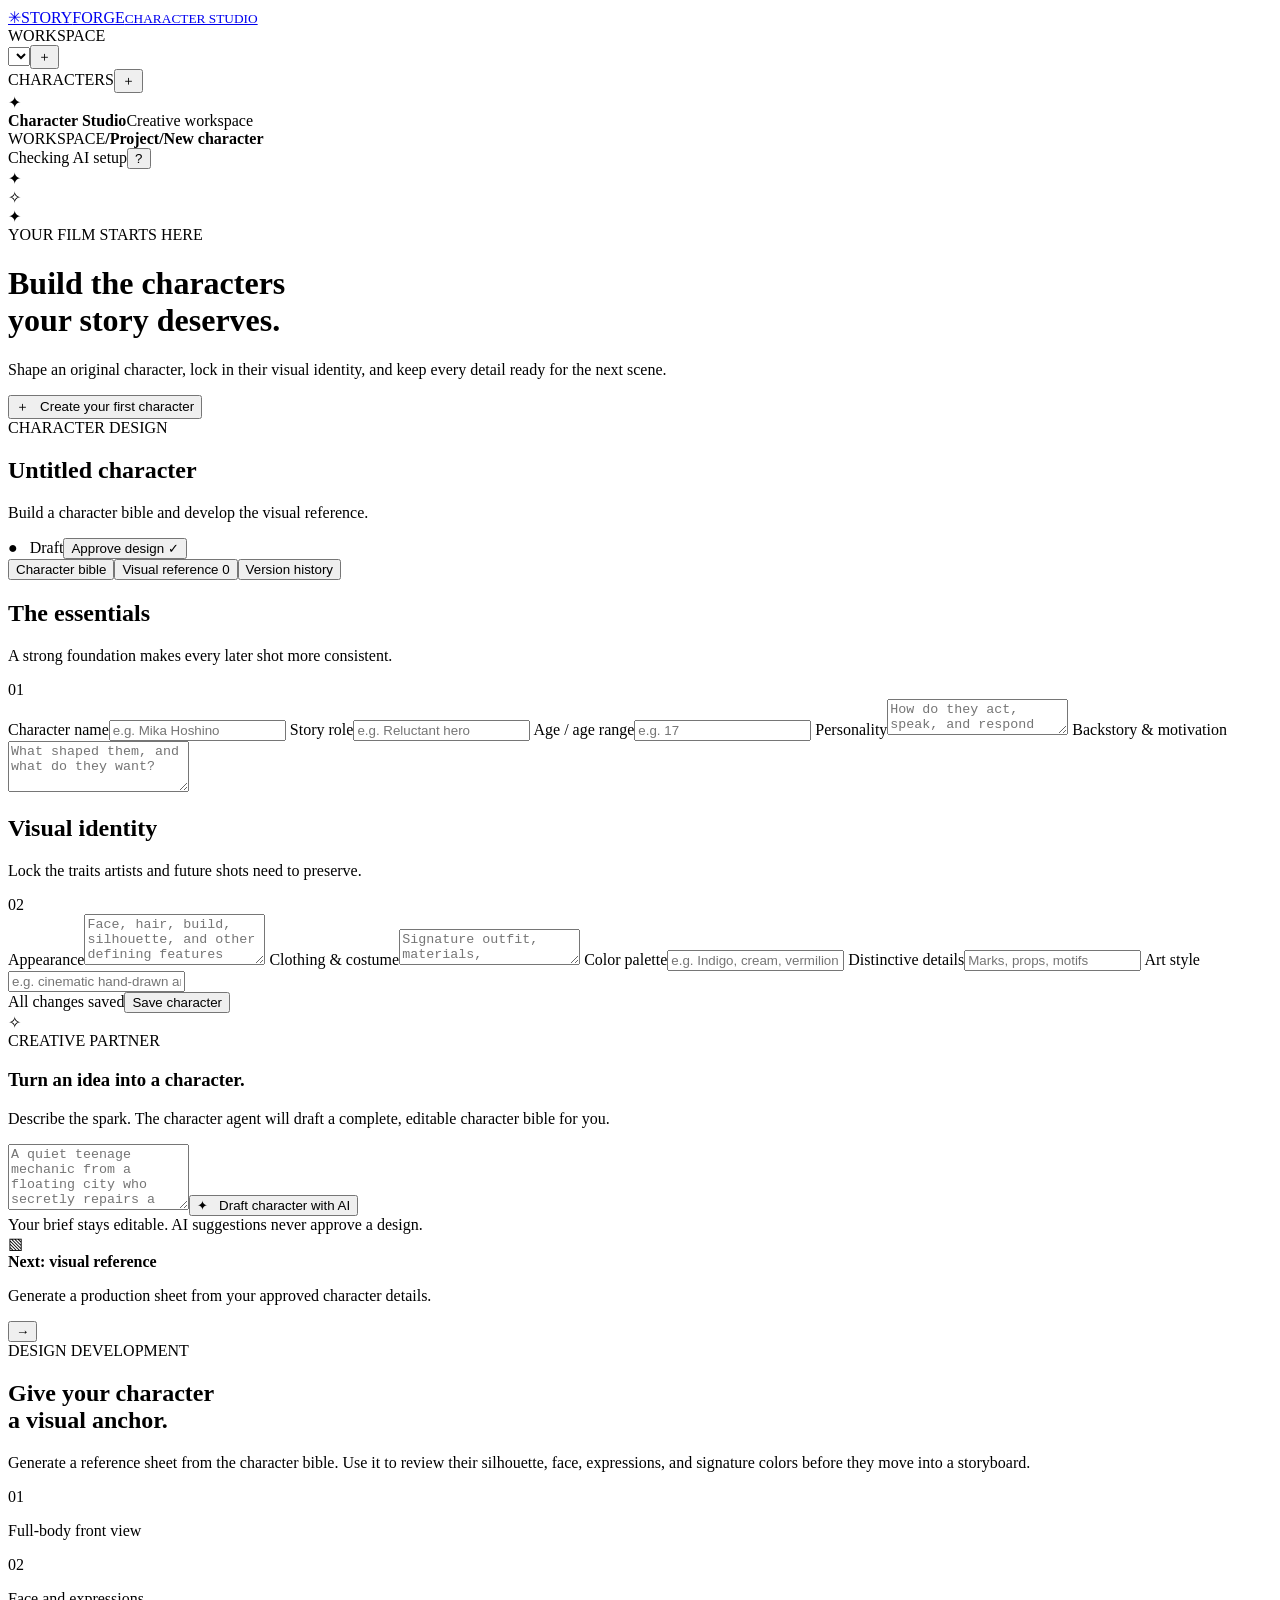
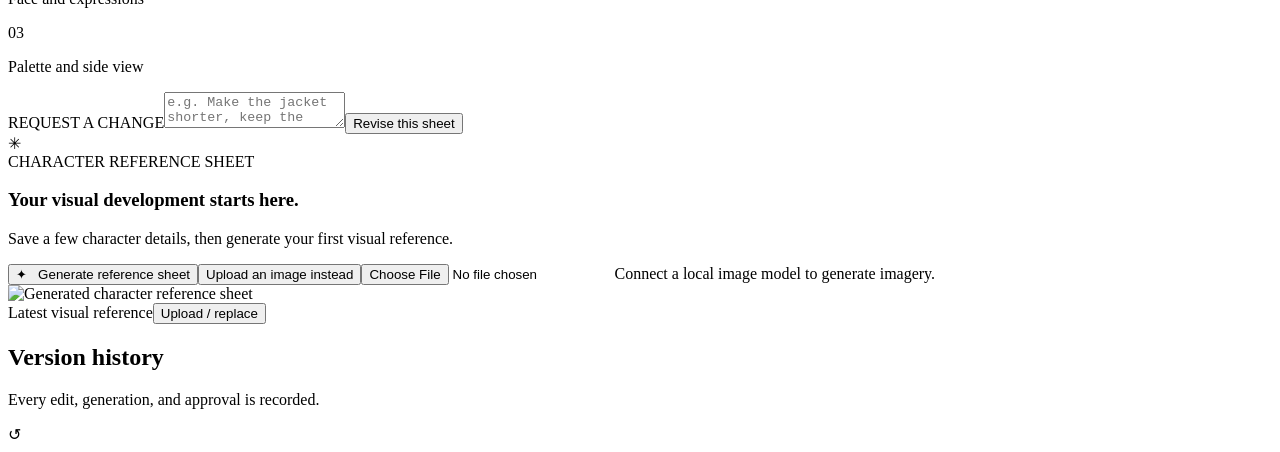
==== Character Studio/index.html @ fe1dbc0d "Add vocabulary and character study apps" ====
<!doctype html>
<html lang="en">
<head>
  <meta charset="utf-8">
  <meta name="viewport" content="width=device-width, initial-scale=1">
  <meta name="theme-color" content="#15171d">
  <title>Character Studio</title>
  <link rel="preconnect" href="https://fonts.googleapis.com">
  <link rel="preconnect" href="https://fonts.gstatic.com" crossorigin>
  <link href="https://fonts.googleapis.com/css2?family=DM+Sans:wght@400;500;600;700&family=Manrope:wght@400;500;600;700;800&display=swap" rel="stylesheet">
  <link rel="stylesheet" href="/styles.css">
</head>
<body>
  <div class="app-shell">
    <aside class="sidebar">
      <a class="brand" href="/" aria-label="Character Studio home"><span class="brand-mark">✳</span><span>STORY<span class="brand-light">FORGE</span><small>CHARACTER STUDIO</small></span></a>
      <div class="side-label">WORKSPACE</div>
      <div class="project-picker"><span class="project-dot"></span><select id="projectSelect" aria-label="Choose project"></select><button id="newProjectBtn" class="icon-button" title="Create project" aria-label="Create project">＋</button></div>
      <div class="side-heading"><span>CHARACTERS</span><button id="newCharacterBtn" class="tiny-plus" aria-label="New character" title="New character">＋</button></div>
      <nav id="characterList" class="character-list" aria-label="Characters"></nav>
      <div class="sidebar-bottom"><div class="mini-avatar">✦</div><div><strong>Character Studio</strong><span>Creative workspace</span></div><span class="online-dot"></span></div>
    </aside>

    <main class="main-area">
      <header class="topbar"><div class="breadcrumbs"><span>WORKSPACE</span><b>/</b><strong id="crumbProject">Project</strong><b>/</b><strong id="crumbCharacter">New character</strong></div><div class="topbar-right"><span id="aiStatus" class="status-pill"><i></i> Checking AI setup</span><button id="helpBtn" class="help-button" title="How this studio works">?</button></div></header>
      <div id="welcome" class="welcome-screen hidden">
        <div class="welcome-art"><div class="orbit orbit-one"></div><div class="orbit orbit-two"></div><div class="welcome-star">✦</div><div class="welcome-spark spark-one">✧</div><div class="welcome-spark spark-two">✦</div></div>
        <div class="eyebrow">YOUR FILM STARTS HERE</div><h1>Build the characters<br>your story deserves.</h1><p>Shape an original character, lock in their visual identity, and keep every detail ready for the next scene.</p><button id="welcomeCreate" class="button primary">＋ &nbsp; Create your first character</button>
      </div>

      <section id="editor" class="editor hidden">
        <div class="editor-heading"><div><div class="eyebrow">CHARACTER DESIGN</div><h1 id="characterTitle">Untitled character</h1><p id="characterSub">Build a character bible and develop the visual reference.</p></div><div class="heading-actions"><span id="approvalBadge" class="draft-badge">● &nbsp; Draft</span><button id="approveBtn" class="button approve-button">Approve design <span>✓</span></button></div></div>
        <div class="tabbar"><button class="tab active" data-tab="character">Character bible</button><button class="tab" data-tab="artwork">Visual reference <span id="artCount" class="tab-count">0</span></button><button class="tab" data-tab="history">Version history</button></div>
        <div id="characterTab" class="tab-content">
          <div class="editor-grid">
            <div class="form-column">
              <div class="section-head"><div><h2>The essentials</h2><p>A strong foundation makes every later shot more consistent.</p></div><span class="step-number">01</span></div>
              <div class="field-grid">
                <label class="field span-two"><span>Character name</span><input id="f-name" maxlength="100" placeholder="e.g. Mika Hoshino"></label>
                <label class="field"><span>Story role</span><input id="f-role" maxlength="1000" placeholder="e.g. Reluctant hero"></label>
                <label class="field"><span>Age / age range</span><input id="f-age" maxlength="1000" placeholder="e.g. 17"></label>
                <label class="field span-two"><span>Personality</span><textarea id="f-personality" rows="2" maxlength="1000" placeholder="How do they act, speak, and respond under pressure?"></textarea></label>
                <label class="field span-two"><span>Backstory & motivation</span><textarea id="f-backstory" rows="3" maxlength="4000" placeholder="What shaped them, and what do they want?"></textarea></label>
              </div>
              <div class="section-head second-head"><div><h2>Visual identity</h2><p>Lock the traits artists and future shots need to preserve.</p></div><span class="step-number">02</span></div>
              <div class="field-grid">
                <label class="field span-two"><span>Appearance</span><textarea id="f-appearance" rows="3" maxlength="4000" placeholder="Face, hair, build, silhouette, and other defining features"></textarea></label>
                <label class="field span-two"><span>Clothing & costume</span><textarea id="f-clothing" rows="2" maxlength="1000" placeholder="Signature outfit, materials, accessories"></textarea></label>
                <label class="field"><span>Color palette</span><input id="f-palette" maxlength="1000" placeholder="e.g. Indigo, cream, vermilion"></label>
                <label class="field"><span>Distinctive details</span><input id="f-signature_details" maxlength="1000" placeholder="Marks, props, motifs"></label>
                <label class="field span-two"><span>Art style</span><input id="f-art_style" maxlength="1000" placeholder="e.g. cinematic hand-drawn anime, soft cel shading"></label>
              </div>
              <div class="form-footer"><span id="saveState" class="save-state">All changes saved</span><button id="saveBtn" class="button secondary">Save character</button></div>
            </div>
            <aside class="assist-column">
              <div class="assist-card"><div class="assist-icon">✧</div><div class="assist-label">CREATIVE PARTNER</div><h3>Turn an idea into a character.</h3><p>Describe the spark. The character agent will draft a complete, editable character bible for you.</p><textarea id="ideaInput" rows="4" maxlength="4000" placeholder="A quiet teenage mechanic from a floating city who secretly repairs a tiny mechanical bird…"></textarea><button id="draftBtn" class="button dark-button full-width">✦ &nbsp; Draft character with AI</button><div class="assist-note">Your brief stays editable. AI suggestions never approve a design.</div></div>
              <div class="next-card"><div class="next-icon">▧</div><div><strong>Next: visual reference</strong><p>Generate a production sheet from your approved character details.</p></div><button id="goArtwork" aria-label="Open visual reference">→</button></div>
            </aside>
          </div>
        </div>
        <div id="artworkTab" class="tab-content hidden">
          <div class="artwork-layout"><div class="artwork-copy"><div class="eyebrow">DESIGN DEVELOPMENT</div><h2>Give your character<br>a visual anchor.</h2><p>Generate a reference sheet from the character bible. Use it to review their silhouette, face, expressions, and signature colors before they move into a storyboard.</p><div class="art-specs"><div><span>01</span><p>Full-body front view</p></div><div><span>02</span><p>Face and expressions</p></div><div><span>03</span><p>Palette and side view</p></div></div><div class="revision-box"><label for="revisionInput">REQUEST A CHANGE</label><textarea id="revisionInput" rows="2" placeholder="e.g. Make the jacket shorter, keep the face and color palette"></textarea><button id="reviseBtn" class="button secondary full-width">Revise this sheet</button></div></div><div class="art-preview-wrap"><div id="artPlaceholder" class="art-placeholder"><div class="placeholder-icon">✳</div><div class="eyebrow">CHARACTER REFERENCE SHEET</div><h3>Your visual development starts here.</h3><p>Save a few character details, then generate your first visual reference.</p><button id="generateBtn" class="button primary">✦ &nbsp; Generate reference sheet</button><button id="uploadBtn" class="button secondary upload-button">Upload an image instead</button><input id="imageUpload" class="hidden" type="file" accept="image/png,image/jpeg,image/webp"><span class="provider-hint" id="providerHint">Connect a local image model to generate imagery.</span></div><div id="artImageFrame" class="art-image-frame hidden"><img id="artImage" alt="Generated character reference sheet"><div class="image-caption"><span>Latest visual reference</span><span id="imageDate"></span><button id="replaceImageBtn" class="caption-upload">Upload / replace</button></div></div></div></div>
        </div>
        <div id="historyTab" class="tab-content hidden"><div class="history-panel"><div class="section-head"><div><h2>Version history</h2><p>Every edit, generation, and approval is recorded.</p></div><span class="step-number">↺</span></div><div id="historyList" class="history-list"></div></div></div>
      </section>
    </main>
  </div>
  <div id="toast" class="toast" role="status" aria-live="polite"></div>
  <dialog id="projectDialog"><form method="dialog" id="projectForm"><div class="dialog-top"><span class="assist-icon">✧</span><button class="close-dialog" aria-label="Close">×</button></div><div class="eyebrow">NEW PROJECT</div><h2>What are you creating?</h2><p>Keep your characters, reference art, and future scenes in one film workspace.</p><label class="field"><span>Project name</span><input id="projectName" maxlength="100" required placeholder="e.g. The Sky Between Us"></label><label class="field"><span>Short description <small>OPTIONAL</small></span><textarea id="projectDescription" rows="2" maxlength="1000" placeholder="A one-line project note"></textarea></label><button type="submit" class="button primary full-width">Create project</button></form></dialog>
  <dialog id="helpDialog"><form method="dialog"><button class="close-dialog help-close" aria-label="Close">×</button><div class="eyebrow">A NOTE ON THE WORKFLOW</div><h2>Keep the human in the loop.</h2><p>The agent can help shape a brief and create visual directions. You stay in charge of the character: review the details, save revisions, and approve the design when it is ready.</p><p>Approved character details and reference art are intended to carry forward into storyboards and film shots.</p><button class="button secondary full-width">Got it</button></form></dialog>
  <script src="/app.js" defer></script>
</body>
</html>
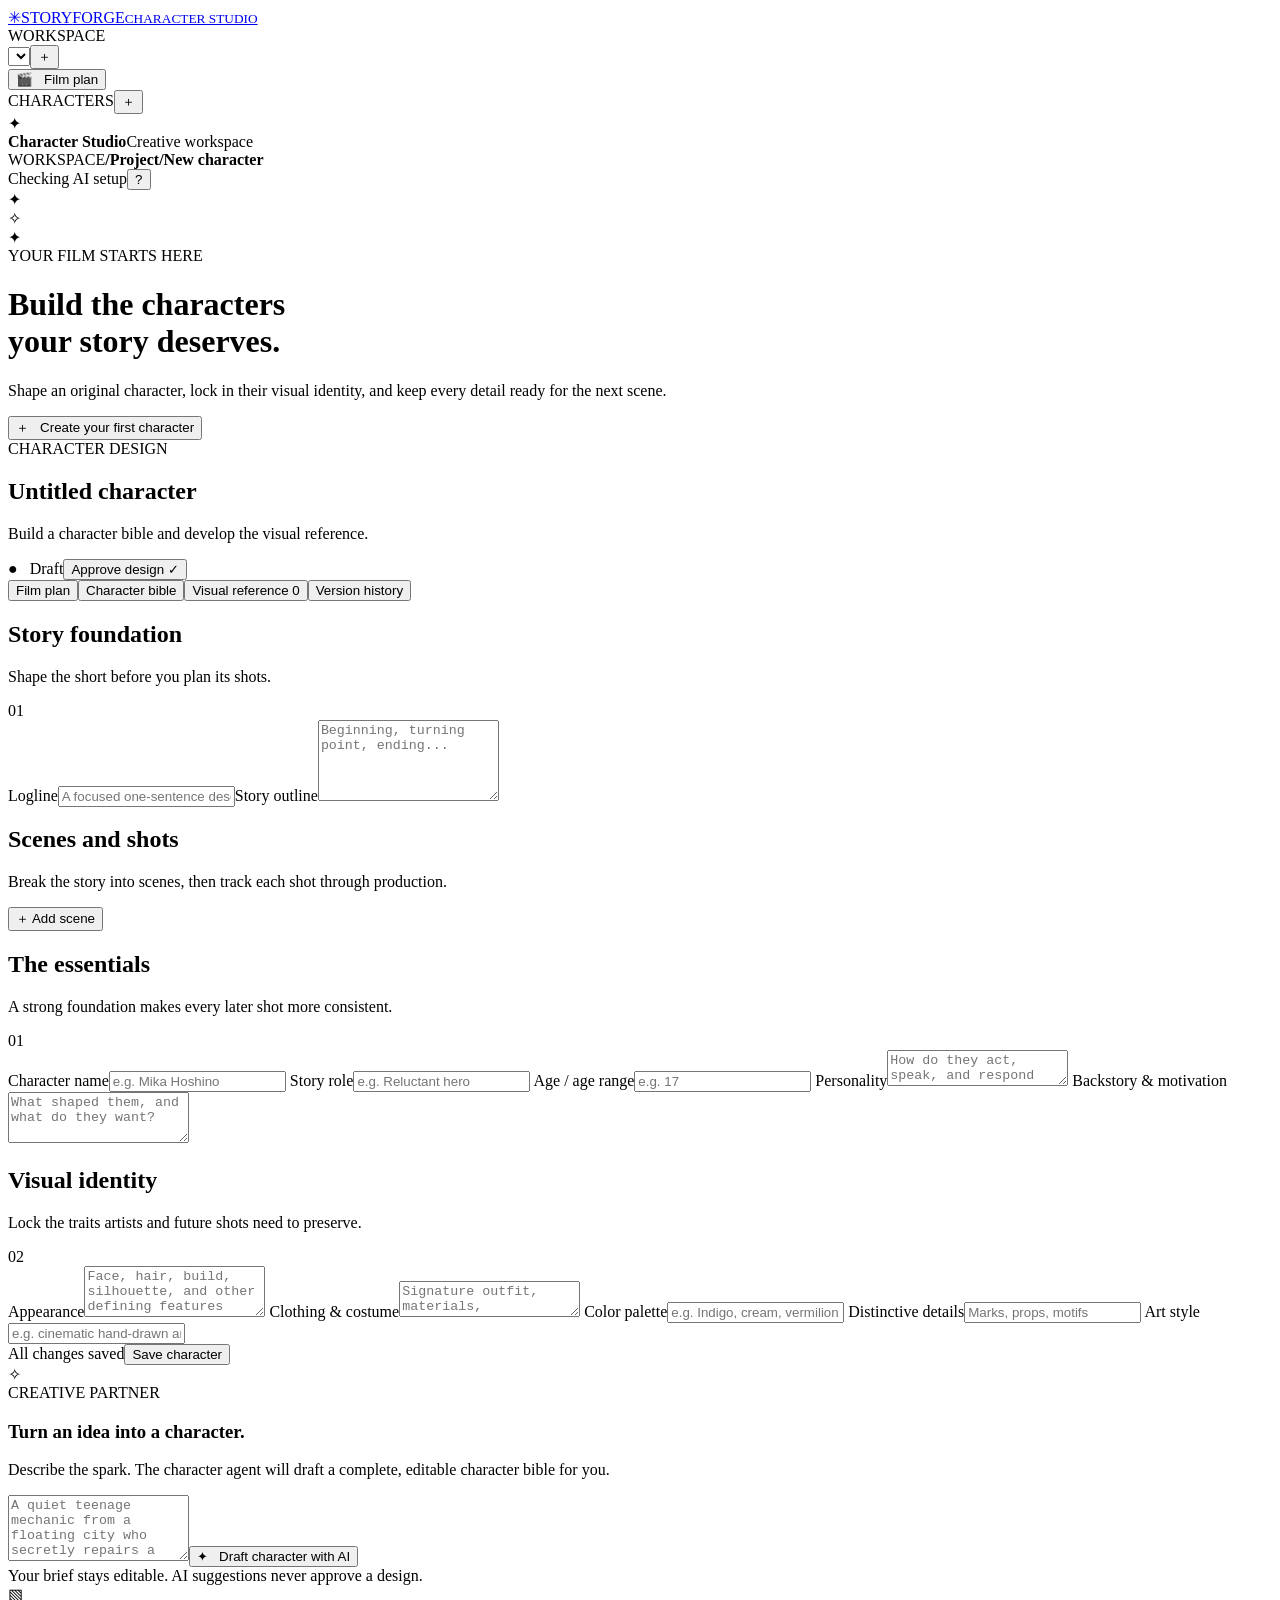
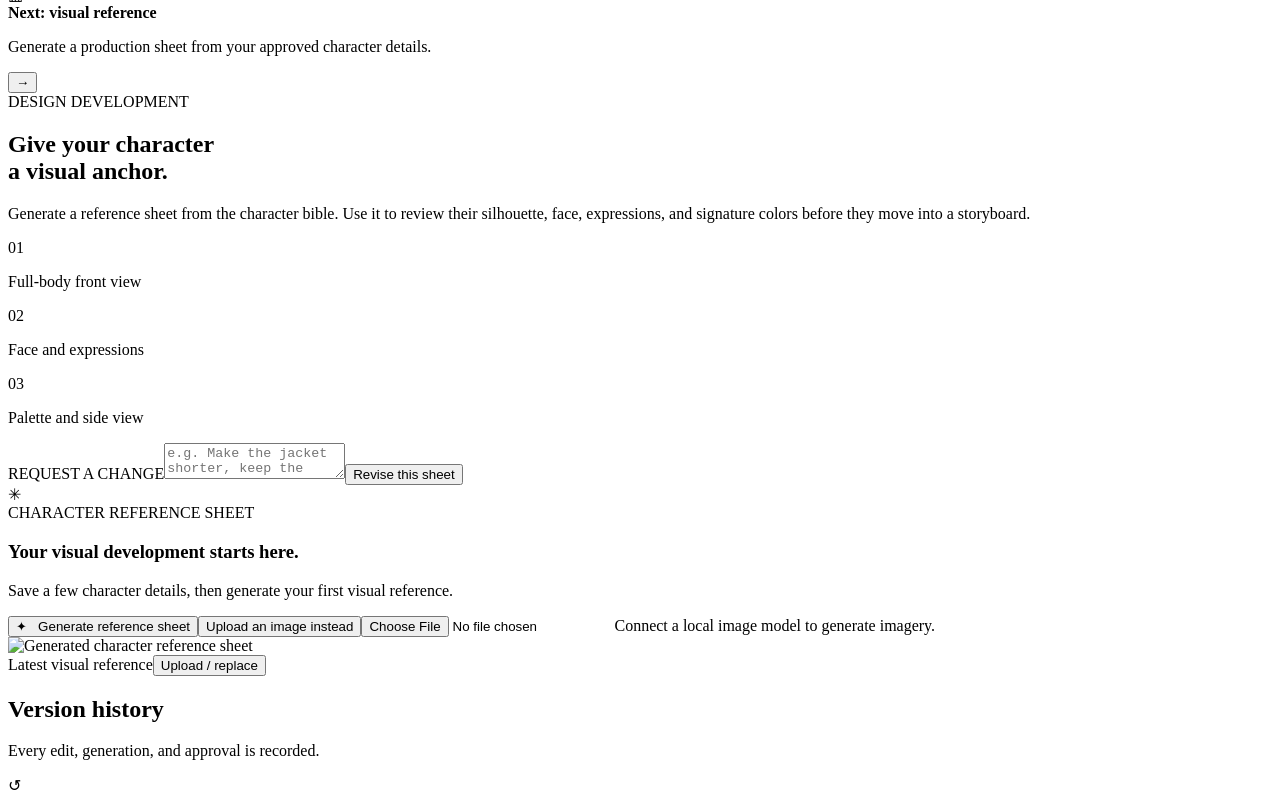
==== commit 5ef83e90: "Add film plans with scenes and shot tracking" ====
--- a/Character Studio/index.html
+++ b/Character Studio/index.html
@@ -16,6 +16,7 @@
       <a class="brand" href="/" aria-label="Character Studio home"><span class="brand-mark">✳</span><span>STORY<span class="brand-light">FORGE</span><small>CHARACTER STUDIO</small></span></a>
       <div class="side-label">WORKSPACE</div>
       <div class="project-picker"><span class="project-dot"></span><select id="projectSelect" aria-label="Choose project"></select><button id="newProjectBtn" class="icon-button" title="Create project" aria-label="Create project">＋</button></div>
+      <button id="filmWorkspaceBtn" class="workspace-link" type="button">🎬 &nbsp; Film plan</button>
       <div class="side-heading"><span>CHARACTERS</span><button id="newCharacterBtn" class="tiny-plus" aria-label="New character" title="New character">＋</button></div>
       <nav id="characterList" class="character-list" aria-label="Characters"></nav>
       <div class="sidebar-bottom"><div class="mini-avatar">✦</div><div><strong>Character Studio</strong><span>Creative workspace</span></div><span class="online-dot"></span></div>
@@ -30,7 +31,8 @@
 
       <section id="editor" class="editor hidden">
         <div class="editor-heading"><div><div class="eyebrow">CHARACTER DESIGN</div><h1 id="characterTitle">Untitled character</h1><p id="characterSub">Build a character bible and develop the visual reference.</p></div><div class="heading-actions"><span id="approvalBadge" class="draft-badge">● &nbsp; Draft</span><button id="approveBtn" class="button approve-button">Approve design <span>✓</span></button></div></div>
-        <div class="tabbar"><button class="tab active" data-tab="character">Character bible</button><button class="tab" data-tab="artwork">Visual reference <span id="artCount" class="tab-count">0</span></button><button class="tab" data-tab="history">Version history</button></div>
+        <div class="tabbar"><button class="tab" data-tab="film">Film plan</button><button class="tab active" data-tab="character">Character bible</button><button class="tab" data-tab="artwork">Visual reference <span id="artCount" class="tab-count">0</span></button><button class="tab" data-tab="history">Version history</button></div>
+        <div id="filmTab" class="tab-content hidden"><div class="film-panel"><div class="section-head"><div><h2>Story foundation</h2><p>Shape the short before you plan its shots.</p></div><span class="step-number">01</span></div><div class="field-grid"><label class="field span-two"><span>Logline</span><input id="filmLogline" maxlength="1000" placeholder="A focused one-sentence description of the film"></label><label class="field span-two"><span>Story outline</span><textarea id="filmOutline" rows="5" maxlength="12000" placeholder="Beginning, turning point, ending..."></textarea></label></div><div class="section-head"><div><h2>Scenes and shots</h2><p>Break the story into scenes, then track each shot through production.</p></div><button id="addSceneBtn" class="button secondary">＋ Add scene</button></div><div id="sceneList" class="scene-list"></div></div></div>
         <div id="characterTab" class="tab-content">
           <div class="editor-grid">
             <div class="form-column">
